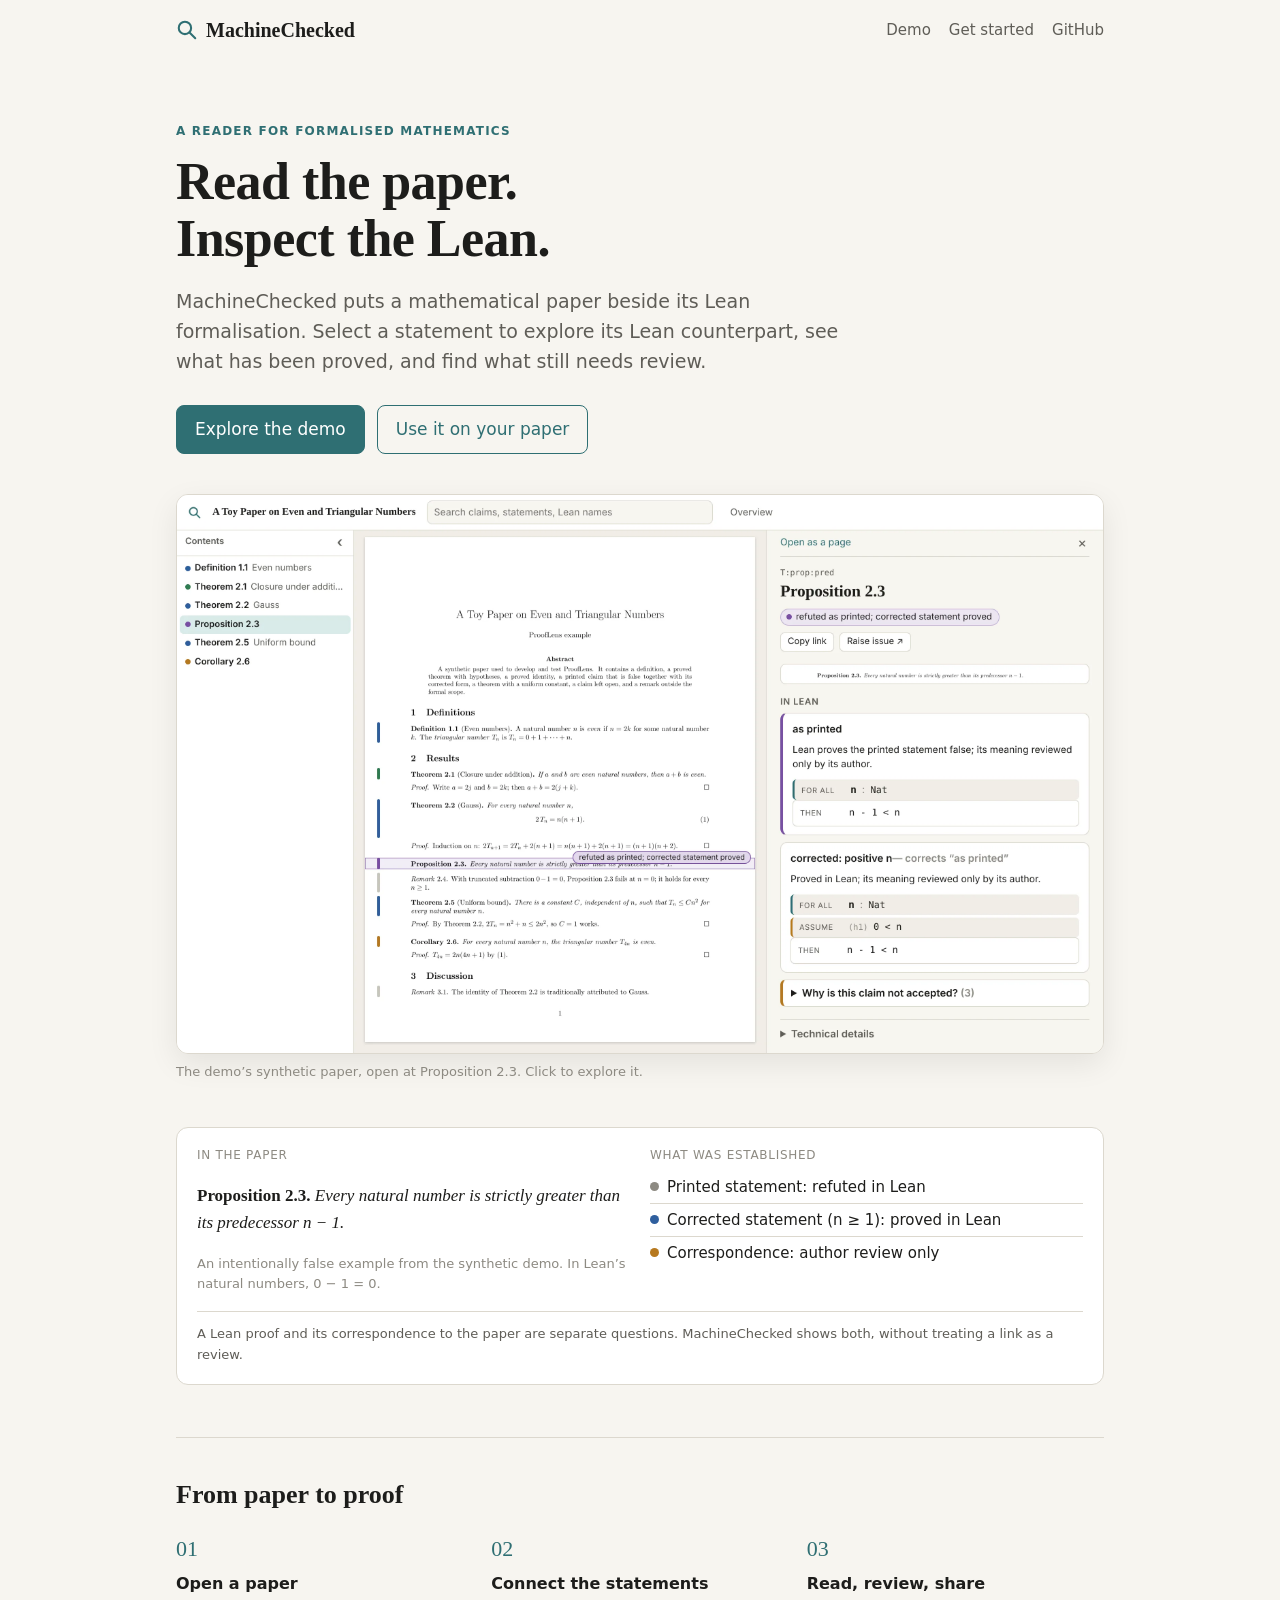
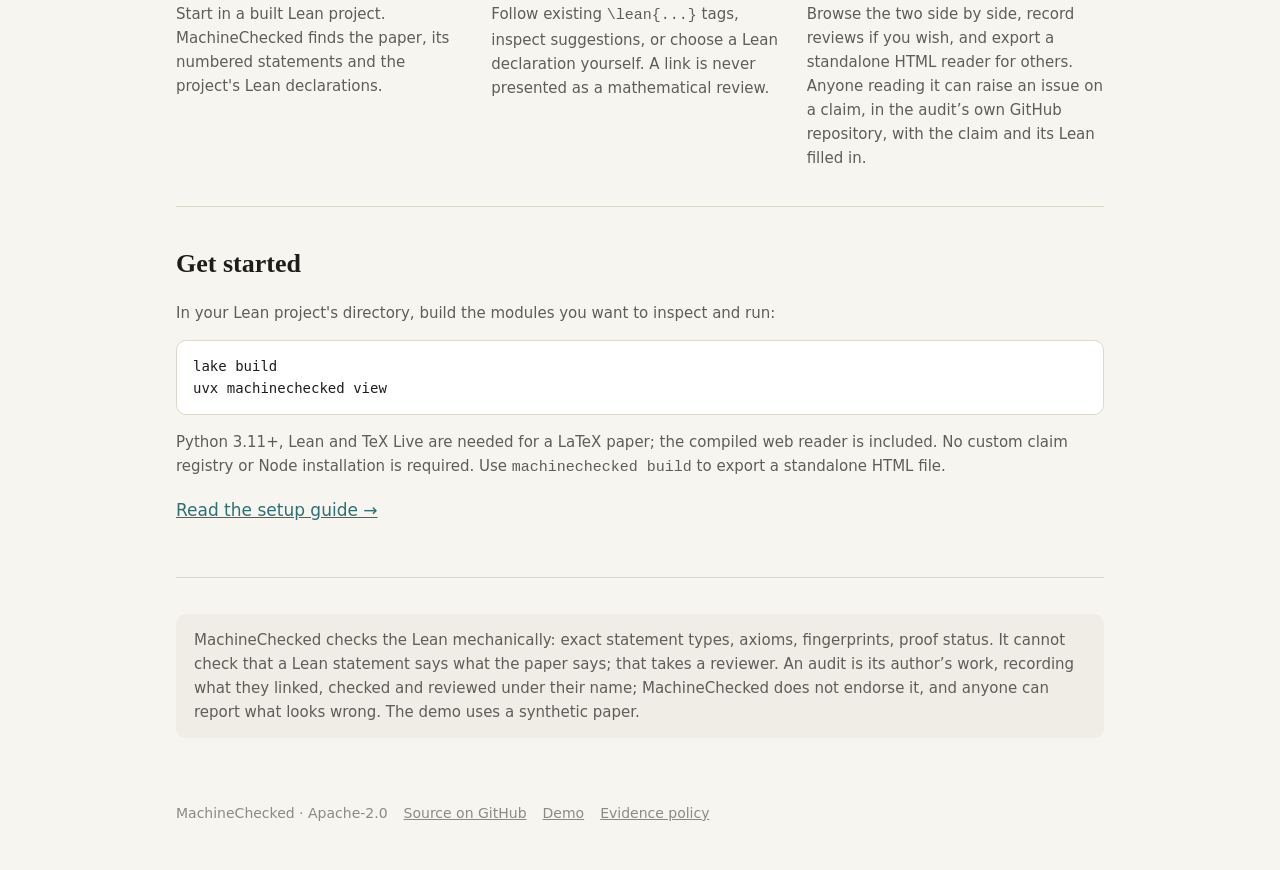
==== site/index.html @ aea51840 "Landing page: install with `uvx machinechecked view` MachineChecked is on PyPI, so the landing page'" ====
<!doctype html>
<html lang="en">
<head>
<meta charset="utf-8">
<meta name="viewport" content="width=device-width, initial-scale=1">
<title>MachineChecked — Read the paper. Inspect the Lean.</title>
<meta name="description" content="Read mathematical papers alongside Lean proofs. Explore linked declarations, checked proofs and the correspondence still awaiting review.">
<link rel="icon" href="data:image/svg+xml,%3Csvg xmlns='http://www.w3.org/2000/svg' viewBox='0 0 32 32'%3E%3Ccircle cx='13' cy='13' r='9' fill='none' stroke='%232f6f73' stroke-width='3'/%3E%3Cpath d='M20 20l8 8' stroke='%232f6f73' stroke-width='3' stroke-linecap='round'/%3E%3C/svg%3E">
<style>
  :root {
    --bg: #f7f5f0; --surface: #ffffff; --surface-2: #f0ede6; --text: #1d1d1b; --muted: #5f5d57;
    --faint: #8d8a82; --border: #dcd8ce; --accent: #2f6f73; --accent-soft: #d9ebe9;
    --proved: #2f5f9e; --open: #b7791f; --bad: #b33a3a;
    --serif: "Iowan Old Style", "Palatino Linotype", Palatino, "Book Antiqua", Georgia, serif;
    --sans: system-ui, -apple-system, "Segoe UI", Roboto, "Helvetica Neue", Arial, sans-serif;
    --mono: "JuliaMono", "DejaVu Sans Mono", Menlo, Consolas, monospace;
    color-scheme: light;
  }
  @media (prefers-color-scheme: dark) {
    :root:not([data-theme="light"]) {
      --bg: #161817; --surface: #1f2221; --surface-2: #272b2a; --text: #e8e6e1; --muted: #b0ada6;
      --faint: #85827b; --border: #3a3f3d; --accent: #6fb3b5; --accent-soft: #24393a;
      --proved: #7fa6dd; --open: #e0a84f; --bad: #e07a7a; color-scheme: dark;
    }
  }
  * { box-sizing: border-box; }
  body { margin: 0; background: var(--bg); color: var(--text); font: 17px/1.6 var(--sans); }
  a { color: var(--accent); }
  .wrap { max-width: 960px; margin: 0 auto; padding: 0 16px; }
  header.top { display: flex; align-items: center; gap: 16px; padding: 14px 0; }
  .brand { display: flex; align-items: center; gap: 8px; font-family: var(--serif); font-weight: 600; font-size: 20px; color: var(--text); text-decoration: none; }
  .brand svg { color: var(--accent); }
  nav { margin-left: auto; display: flex; gap: 18px; font-size: 15px; }
  nav a { color: var(--muted); text-decoration: none; white-space: nowrap; }
  nav a:hover { color: var(--accent); }
  .hero { padding: 62px 0 44px; }
  .eyebrow { margin: 0 0 12px; color: var(--accent); font-size: 12px; font-weight: 700; letter-spacing: .1em; text-transform: uppercase; }
  .claim-caption { grid-column: 1 / -1; margin: -4px 0 0; padding-top: 12px; border-top: 1px solid var(--border); color: var(--muted); font-size: 13px; }
  h1 { font-family: var(--serif); font-weight: 600; font-size: clamp(32px, 6vw, 52px); line-height: 1.1; margin: 0 0 18px; letter-spacing: -0.01em; }
  .lede { font-size: 19px; color: var(--muted); max-width: 700px; margin: 0 0 28px; }
  .cta { display: flex; gap: 12px; flex-wrap: wrap; }
  .btn { display: inline-block; padding: 10px 18px; border-radius: 8px; border: 1px solid var(--accent); text-decoration: none; font-weight: 500; }
  .btn.primary { background: var(--accent); color: var(--surface); }
  .btn.ghost { color: var(--accent); }
  .preview { margin: 40px 0 0; }
  .preview a { display: block; border: 1px solid var(--border); border-radius: 12px; overflow: hidden; box-shadow: 0 10px 30px rgba(0,0,0,.08); }
  .preview img { display: block; width: 100%; height: auto; }
  .preview figcaption { font-size: 13px; color: var(--faint); margin-top: 8px; }
  .claim { margin: 44px 0 8px; background: var(--surface); border: 1px solid var(--border); border-radius: 12px; padding: 18px 20px; display: grid; grid-template-columns: 1fr 1fr; gap: 20px; }
  .claim .lbl { font-size: 12px; letter-spacing: 0.06em; text-transform: uppercase; color: var(--faint); margin: 0 0 6px; }
  .claim .paper { font-family: var(--serif); }
  .claim code { font-family: var(--mono); font-size: 14px; background: var(--surface-2); padding: 1px 5px; border-radius: 4px; }
  .rows { list-style: none; margin: 0; padding: 0; font-size: 15px; }
  .rows li { display: flex; gap: 8px; align-items: baseline; padding: 4px 0; border-bottom: 1px solid var(--border); }
  .rows li:last-child { border-bottom: 0; }
  .dot { width: 9px; height: 9px; border-radius: 50%; flex: none; transform: translateY(-1px); }
  .ok { background: var(--proved); } .warn { background: var(--open); } .no { background: var(--faint); }
  .note { font-size: 13px; color: var(--faint); margin: 6px 0 0; }
  section { padding: 36px 0; border-top: 1px solid var(--border); }
  h2 { font-family: var(--serif); font-weight: 600; font-size: 26px; margin: 0 0 16px; }
  .grid { display: grid; grid-template-columns: repeat(3, 1fr); gap: 18px; }
  .grid h3 { font-size: 16px; margin: 0 0 6px; }
  .grid p { margin: 0; color: var(--muted); font-size: 15px; }
  .n { font-family: var(--serif); color: var(--accent); font-size: 22px; display: block; margin-bottom: 4px; }
  pre { background: var(--surface); border: 1px solid var(--border); border-radius: 10px; padding: 14px 16px; overflow-x: auto; font: 14px/1.6 var(--mono); margin: 0 0 12px; }
  .small { font-size: 15px; color: var(--muted); }
  .disclaimer { background: var(--surface-2); border-radius: 10px; padding: 14px 18px; font-size: 15px; color: var(--muted); }
  footer { padding: 28px 0 48px; font-size: 14px; color: var(--faint); display: flex; gap: 16px; flex-wrap: wrap; }
  footer a { color: var(--faint); }
  @media (max-width: 720px) {
    .claim, .grid { grid-template-columns: 1fr; }
    nav { gap: 12px; }
    .hero { padding: 32px 0 24px; }
  }
</style>
</head>
<body>
<div class="wrap">
  <header class="top">
    <a class="brand" href="./">
      <svg viewBox="0 0 32 32" width="22" height="22" aria-hidden="true"><circle cx="13" cy="13" r="9" fill="none" stroke="currentColor" stroke-width="3"/><path d="M20 20l8 8" stroke="currentColor" stroke-width="3" stroke-linecap="round"/></svg>
      MachineChecked
    </a>
    <nav>
      <a href="demo/">Demo</a>
      <a href="#use">Get started</a>
      <a href="https://github.com/cgarryZA/MachineChecked">GitHub</a>
    </nav>
  </header>

  <div class="hero">
    <p class="eyebrow">A reader for formalised mathematics</p>
    <h1>Read the paper.<br>Inspect the Lean.</h1>
    <p class="lede">MachineChecked puts a mathematical paper beside its Lean formalisation.
      Select a statement to explore its Lean counterpart, see what has been proved,
      and find what still needs review.</p>
    <div class="cta">
      <a class="btn primary" href="demo/">Explore the demo</a>
      <a class="btn ghost" href="#use">Use it on your paper</a>
    </div>

    <figure class="preview">
      <a href="demo/#/read/T/T%3Aprop%3Apred">
        <picture>
          <source srcset="preview-dark.webp" media="(prefers-color-scheme: dark)">
          <img src="preview-light.webp" width="1360" height="820" alt="The reader: the paper in the middle with a marker beside each claim, the contents on the left, and on the right Proposition 2.3 with its two Lean statements, the printed one refuted and the corrected one proved.">
        </picture>
      </a>
      <figcaption>The demo’s synthetic paper, open at Proposition 2.3. Click to explore it.</figcaption>
    </figure>

    <div class="claim" aria-label="An example claim">
      <div>
        <p class="lbl">In the paper</p>
        <p class="paper"><strong>Proposition 2.3.</strong> <em>Every natural number is strictly greater than its predecessor n − 1.</em></p>
        <p class="note">An intentionally false example from the synthetic demo. In Lean’s natural numbers, 0 − 1 = 0.</p>
      </div>
      <div>
        <p class="lbl">What was established</p>
        <ul class="rows">
          <li><span class="dot no"></span>Printed statement: refuted in Lean</li>
          <li><span class="dot ok"></span>Corrected statement (n ≥ 1): proved in Lean</li>
          <li><span class="dot warn"></span>Correspondence: author review only</li>
        </ul>
      </div>
      <p class="claim-caption">A Lean proof and its correspondence to the paper are separate questions. MachineChecked shows both, without treating a link as a review.</p>
    </div>
  </div>

  <section>
    <h2>From paper to proof</h2>
    <div class="grid">
      <div><span class="n">01</span><h3>Open a paper</h3><p>Start in a built Lean project. MachineChecked finds the paper, its numbered statements and the project's Lean declarations.</p></div>
      <div><span class="n">02</span><h3>Connect the statements</h3><p>Follow existing <code>\lean{...}</code> tags, inspect suggestions, or choose a Lean declaration yourself. A link is never presented as a mathematical review.</p></div>
      <div><span class="n">03</span><h3>Read, review, share</h3><p>Browse the two side by side, record reviews if you wish, and export a standalone HTML reader for others. Anyone reading it can raise an issue on a claim, in the audit’s own GitHub repository, with the claim and its Lean filled in.</p></div>
    </div>
  </section>

  <section id="use">
    <h2>Get started</h2>
    <p class="small">In your Lean project's directory, build the modules you want to inspect and run:</p>
    <pre>lake build
uvx machinechecked view</pre>
    <p class="small">Python 3.11+, Lean and TeX Live are needed for a LaTeX paper; the compiled web reader is included. No custom claim registry or Node installation is required. Use <code>machinechecked build</code> to export a standalone HTML file.</p>
    <p><a href="https://github.com/cgarryZA/MachineChecked/blob/main/docs/GETTING_STARTED.md">Read the setup guide →</a></p>
  </section>

  <section>
    <div class="disclaimer">MachineChecked checks the Lean mechanically: exact statement types, axioms, fingerprints, proof status. It cannot check that a Lean statement says what the paper says; that takes a reviewer. An audit is its author’s work, recording what they linked, checked and reviewed under their name; MachineChecked does not endorse it, and anyone can report what looks wrong. The demo uses a synthetic paper.</div>
  </section>

  <footer>
    <span>MachineChecked · Apache-2.0</span>
    <a href="https://github.com/cgarryZA/MachineChecked">Source on GitHub</a>
    <a href="demo/">Demo</a>
    <a href="https://github.com/cgarryZA/MachineChecked/blob/main/docs/EVIDENCE_POLICY.md">Evidence policy</a>
  </footer>
</div>
</body>
</html>
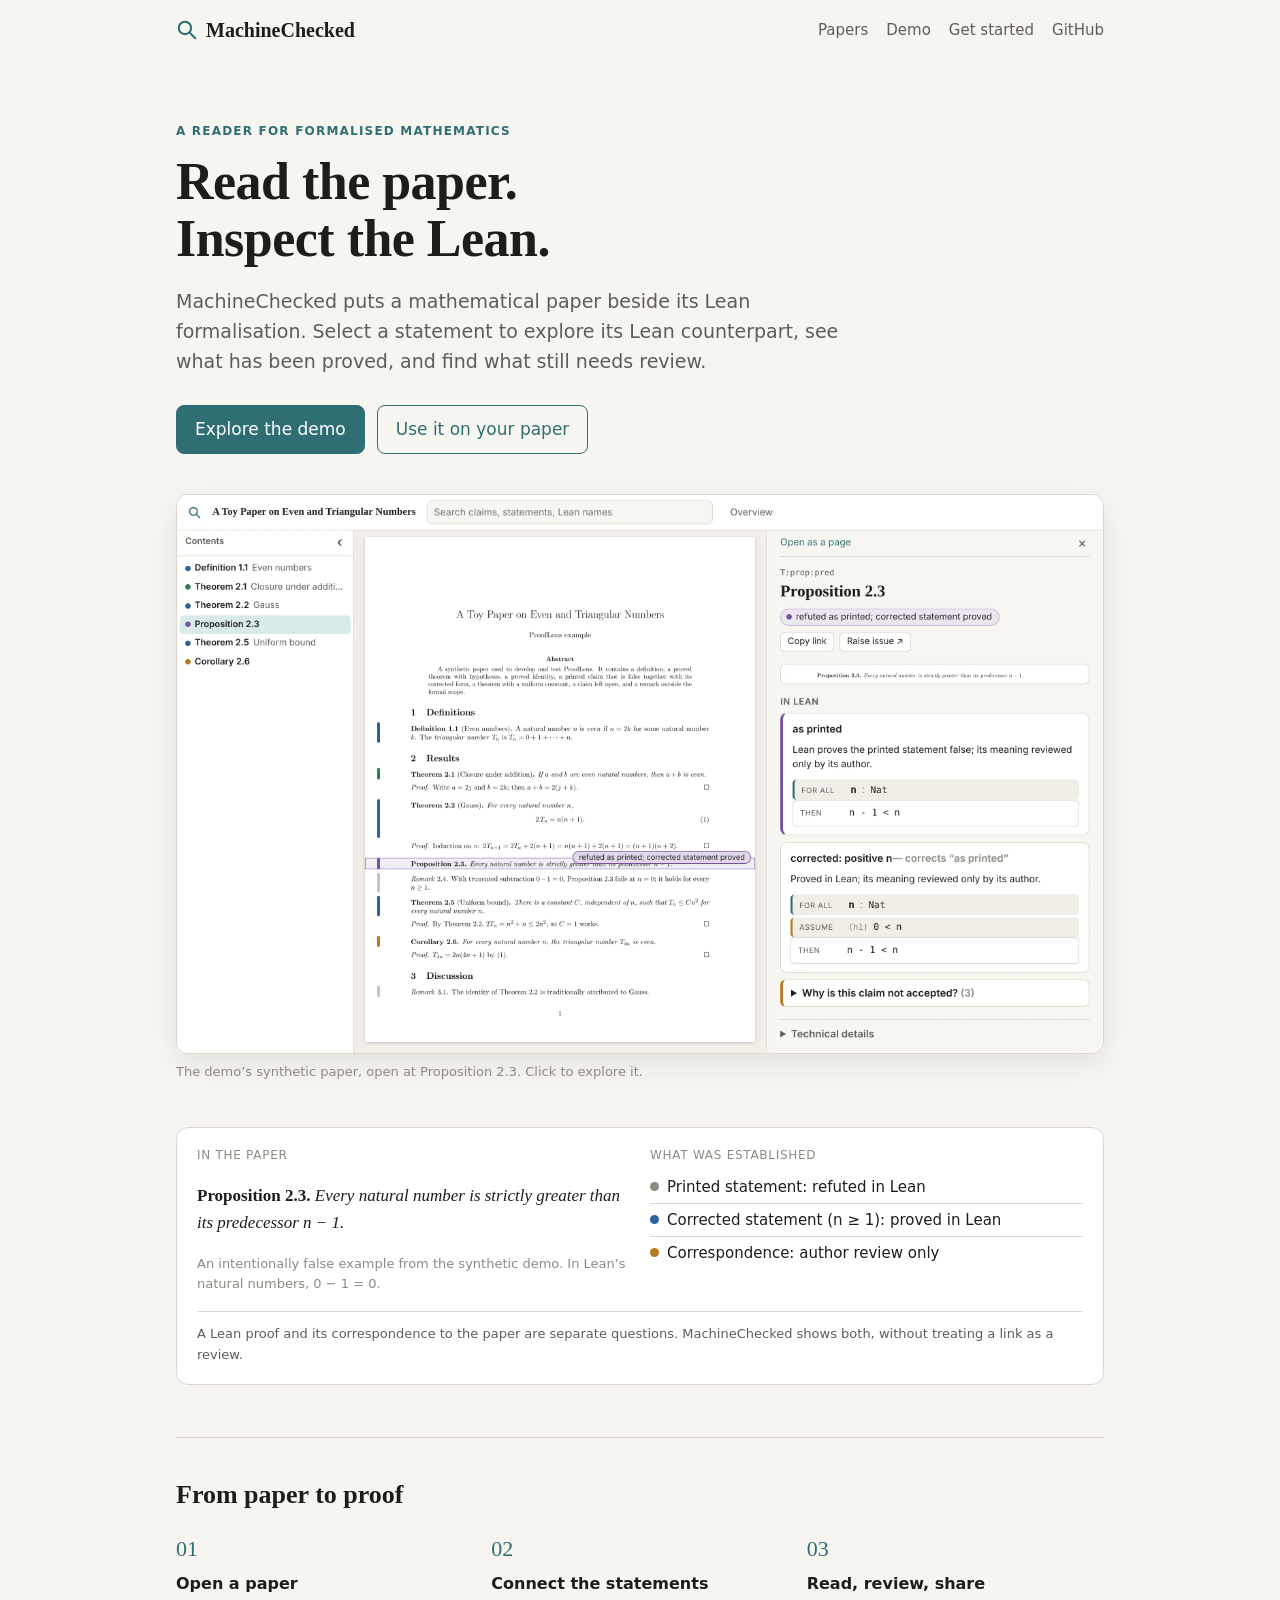
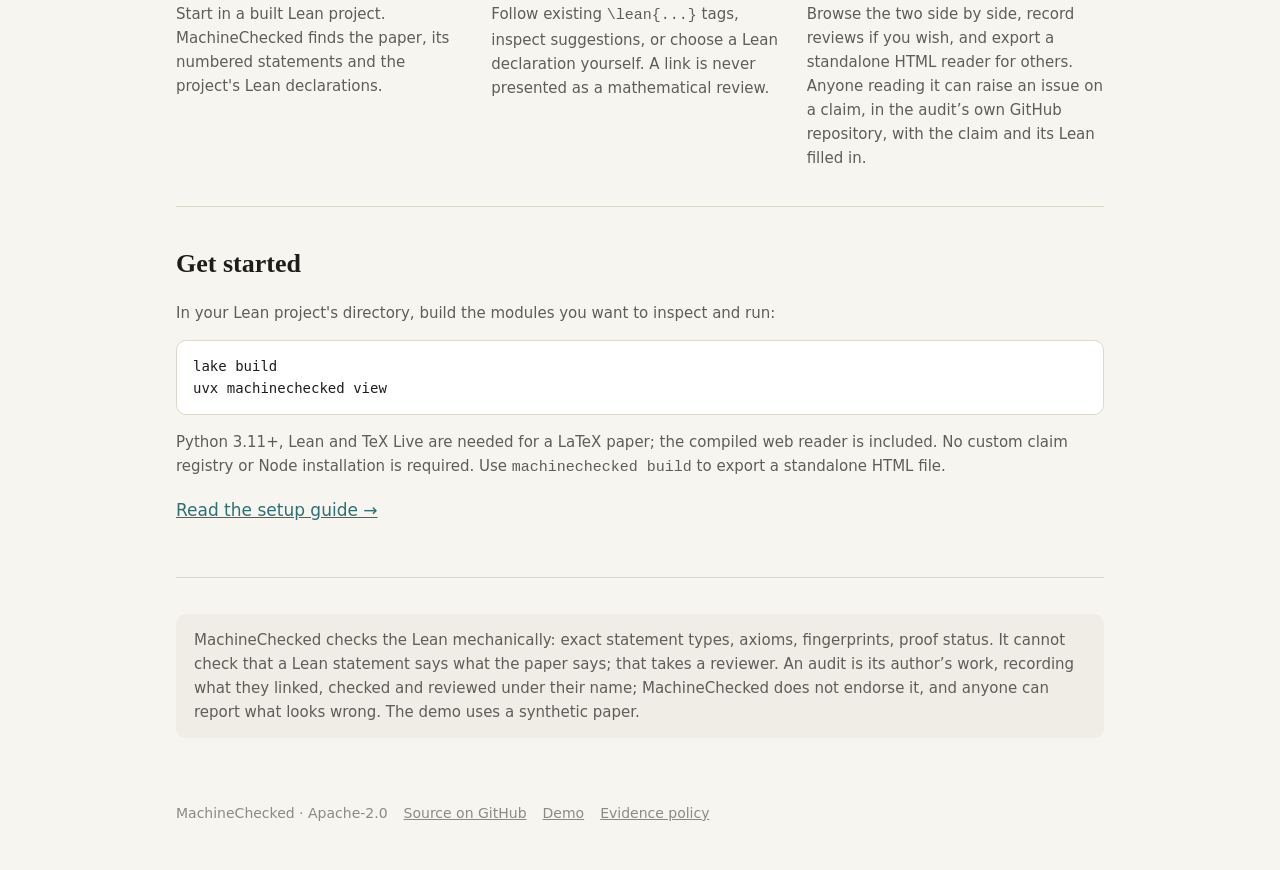
==== commit 88a0c492: "Paper pages: a registry of papers and a plain HTML page for each - registry/papers/*.json, one file " ====
--- a/site/index.html
+++ b/site/index.html
@@ -82,6 +82,7 @@
       MachineChecked
     </a>
     <nav>
+      <a href="papers/">Papers</a>
       <a href="demo/">Demo</a>
       <a href="#use">Get started</a>
       <a href="https://github.com/cgarryZA/MachineChecked">GitHub</a>
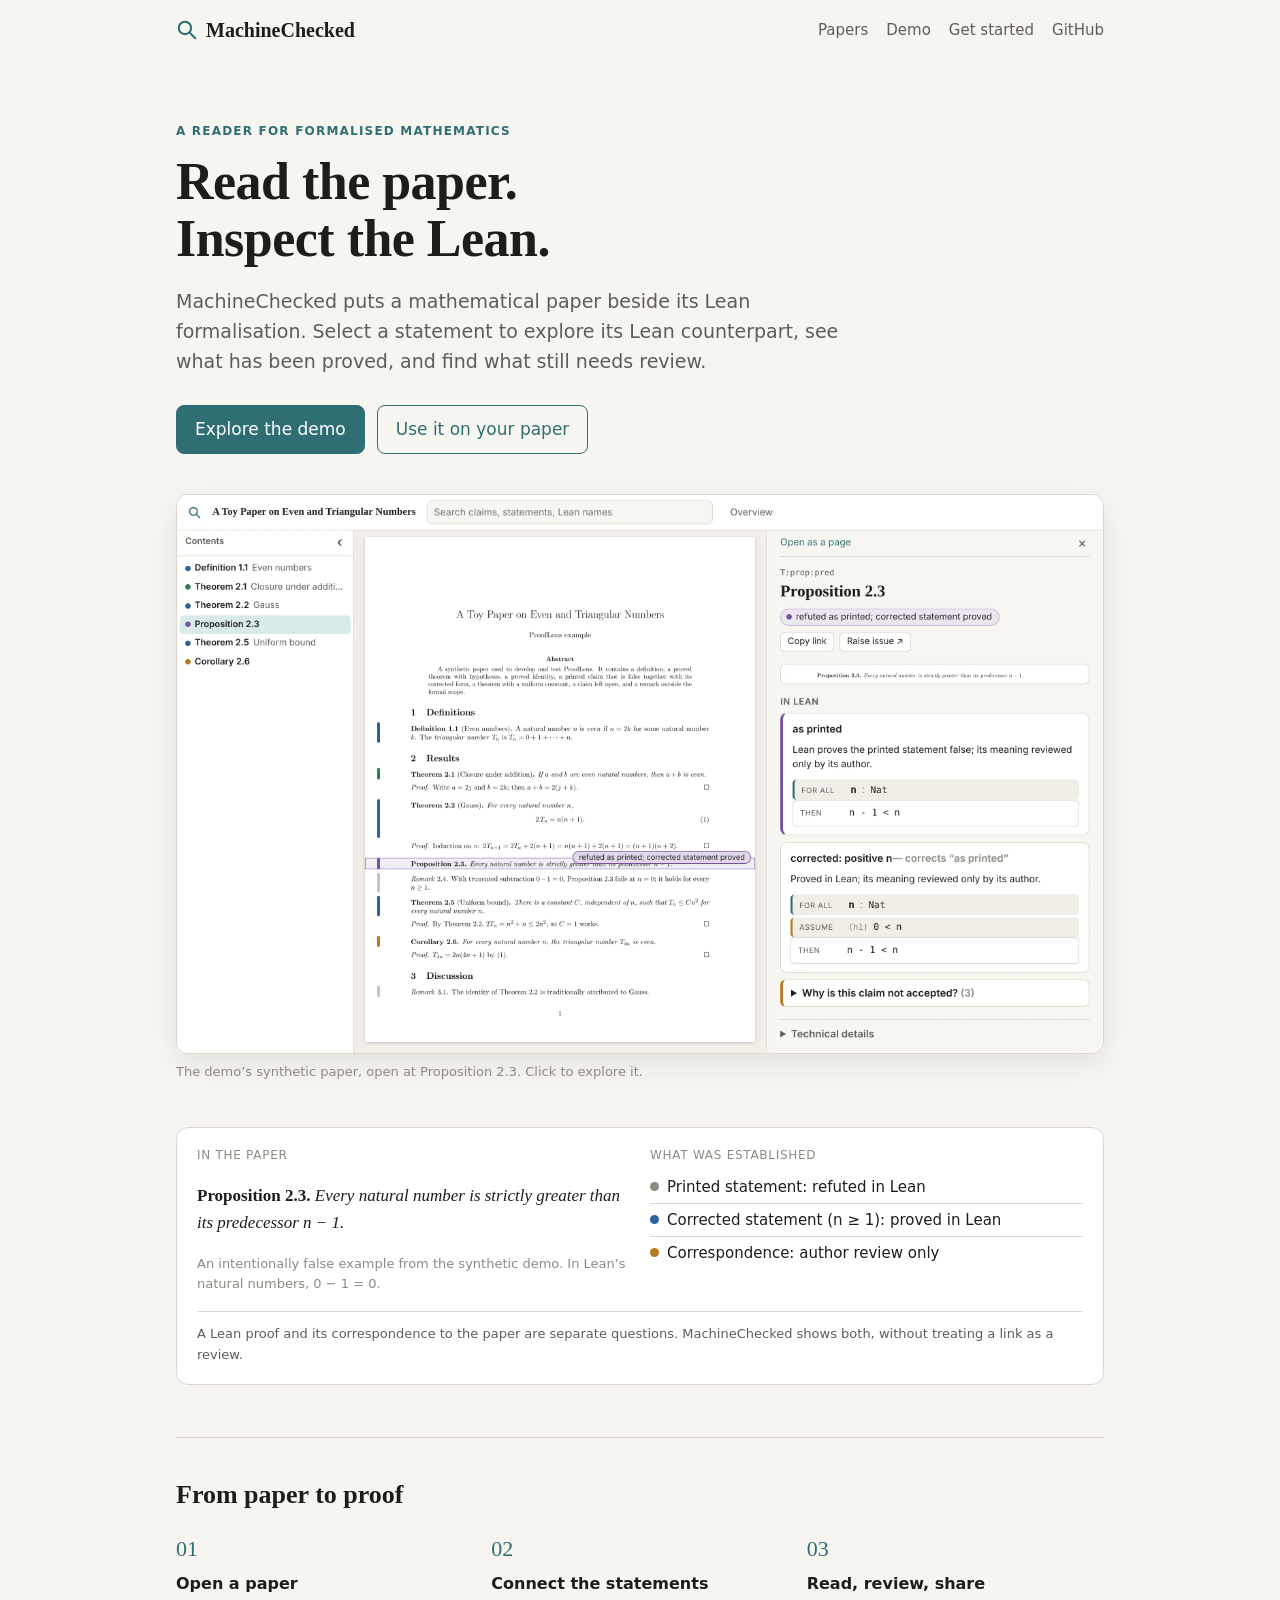
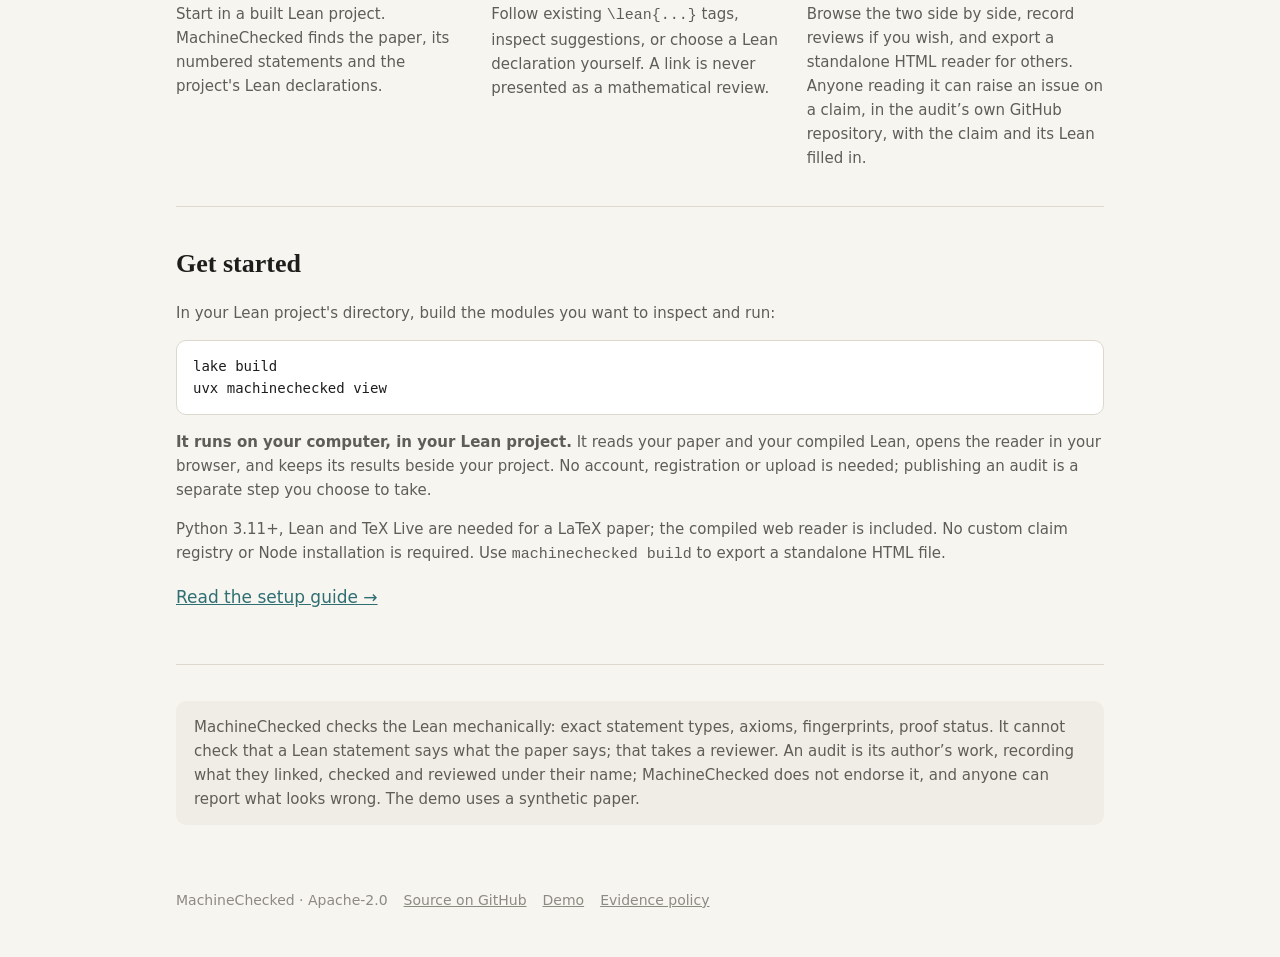
==== commit d765dec7: "README badges per paper; the landing page says it runs locally; the resizable reader - Each paper pa" ====
--- a/site/index.html
+++ b/site/index.html
@@ -142,6 +142,7 @@
     <p class="small">In your Lean project's directory, build the modules you want to inspect and run:</p>
     <pre>lake build
 uvx machinechecked view</pre>
+    <p class="small"><strong>It runs on your computer, in your Lean project.</strong> It reads your paper and your compiled Lean, opens the reader in your browser, and keeps its results beside your project. No account, registration or upload is needed; publishing an audit is a separate step you choose to take.</p>
     <p class="small">Python 3.11+, Lean and TeX Live are needed for a LaTeX paper; the compiled web reader is included. No custom claim registry or Node installation is required. Use <code>machinechecked build</code> to export a standalone HTML file.</p>
     <p><a href="https://github.com/cgarryZA/MachineChecked/blob/main/docs/GETTING_STARTED.md">Read the setup guide →</a></p>
   </section>
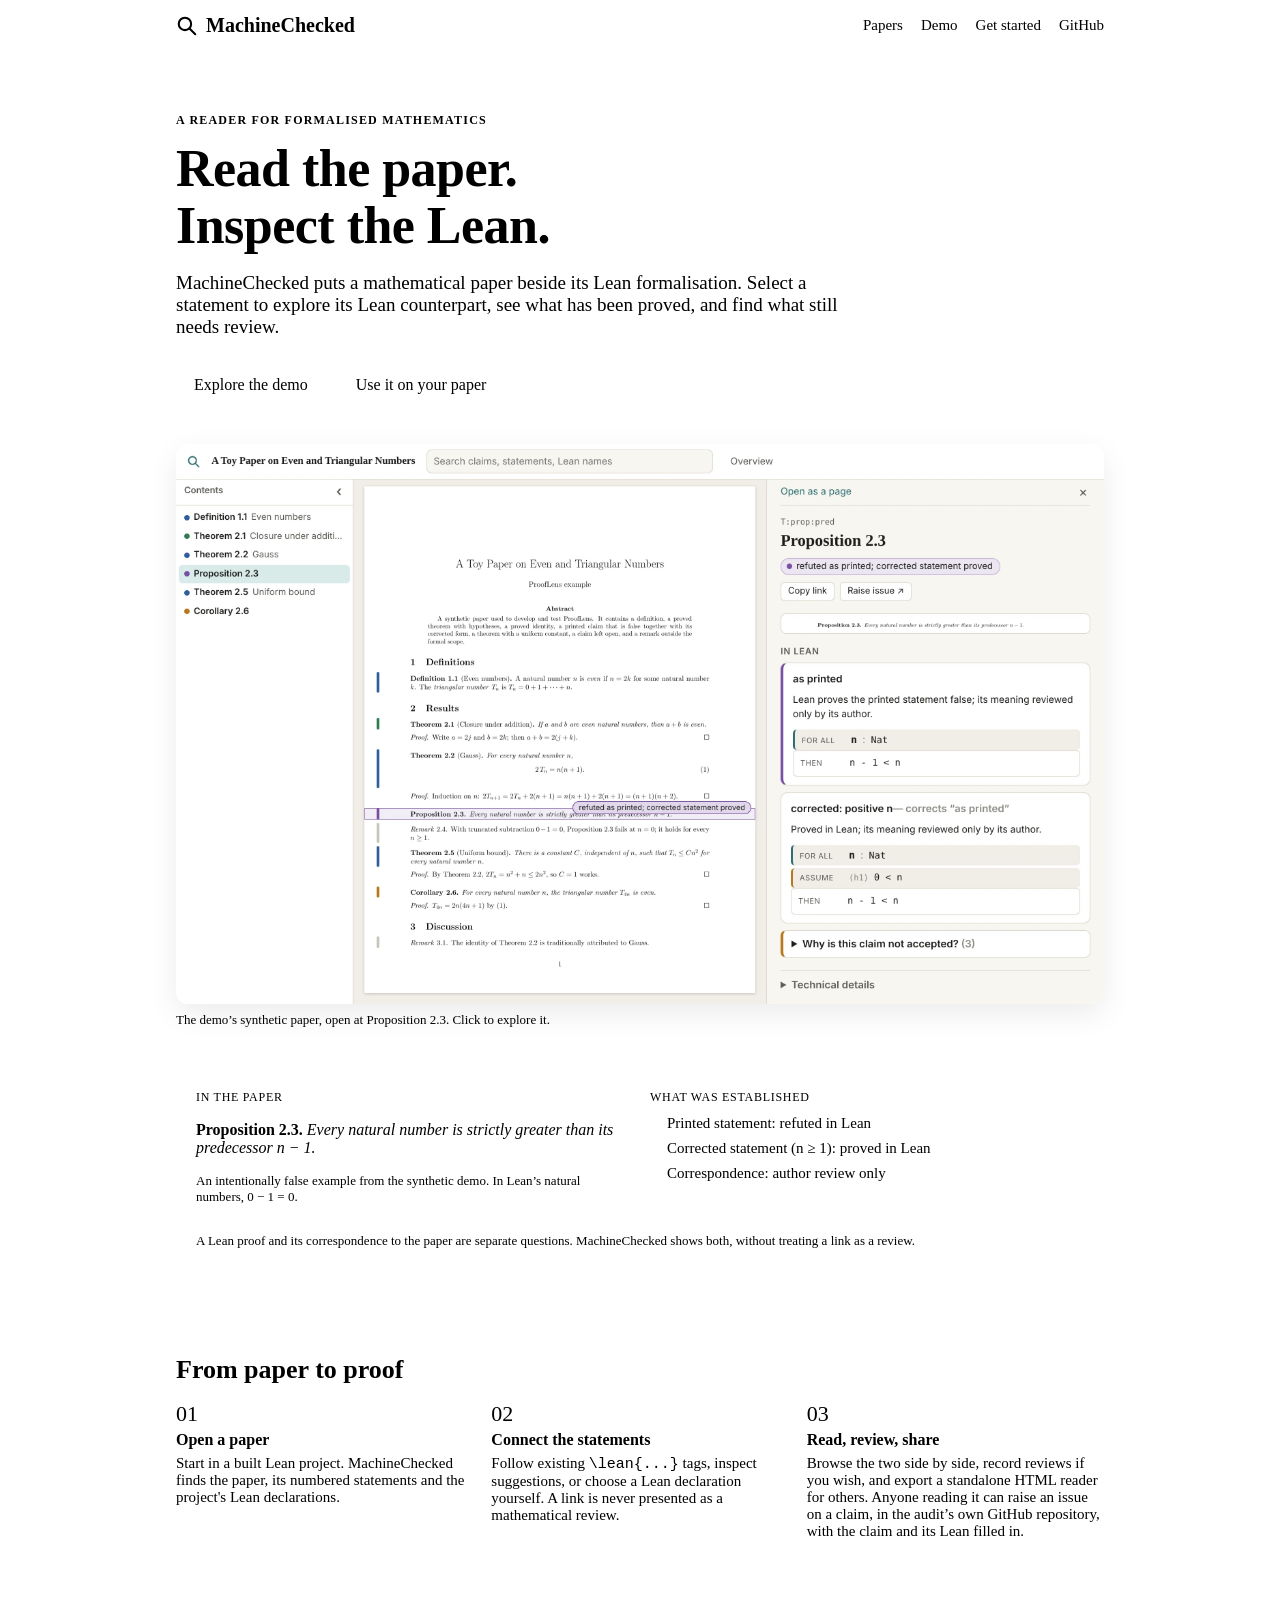
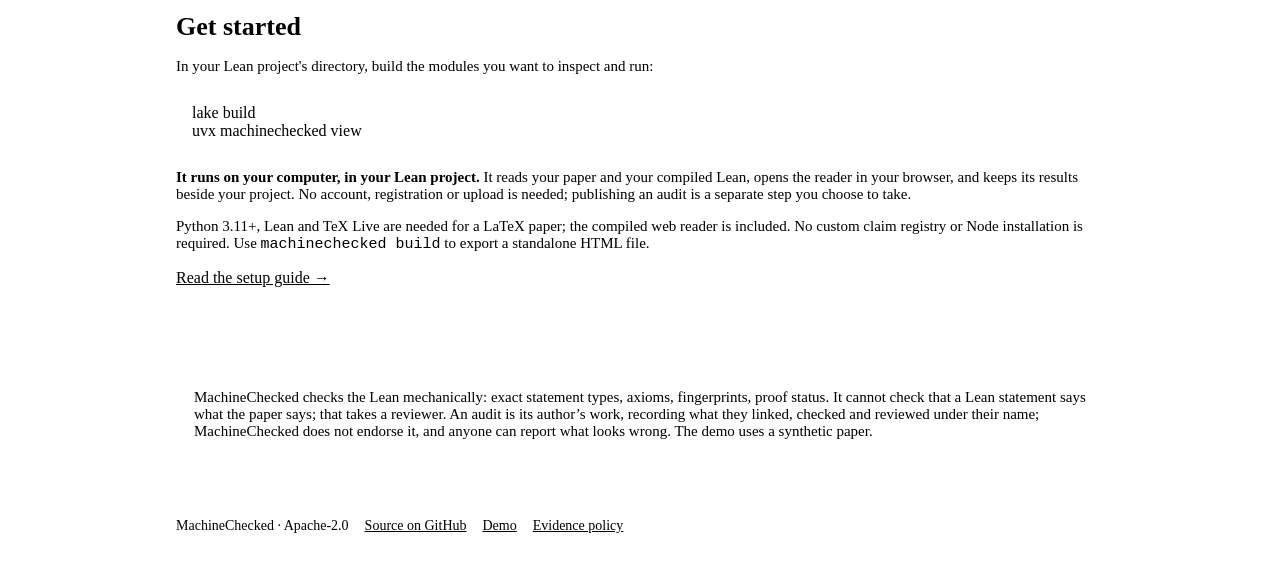
==== commit 1729eb4b: "One stylesheet for colours and type: the reader's theme.css Fixes #1. The landing page and the paper" ====
--- a/site/index.html
+++ b/site/index.html
@@ -6,23 +6,8 @@
 <title>MachineChecked — Read the paper. Inspect the Lean.</title>
 <meta name="description" content="Read mathematical papers alongside Lean proofs. Explore linked declarations, checked proofs and the correspondence still awaiting review.">
 <link rel="icon" href="data:image/svg+xml,%3Csvg xmlns='http://www.w3.org/2000/svg' viewBox='0 0 32 32'%3E%3Ccircle cx='13' cy='13' r='9' fill='none' stroke='%232f6f73' stroke-width='3'/%3E%3Cpath d='M20 20l8 8' stroke='%232f6f73' stroke-width='3' stroke-linecap='round'/%3E%3C/svg%3E">
+<link rel="stylesheet" href="/read/theme.css">
 <style>
-  :root {
-    --bg: #f7f5f0; --surface: #ffffff; --surface-2: #f0ede6; --text: #1d1d1b; --muted: #5f5d57;
-    --faint: #8d8a82; --border: #dcd8ce; --accent: #2f6f73; --accent-soft: #d9ebe9;
-    --proved: #2f5f9e; --open: #b7791f; --bad: #b33a3a;
-    --serif: "Iowan Old Style", "Palatino Linotype", Palatino, "Book Antiqua", Georgia, serif;
-    --sans: system-ui, -apple-system, "Segoe UI", Roboto, "Helvetica Neue", Arial, sans-serif;
-    --mono: "JuliaMono", "DejaVu Sans Mono", Menlo, Consolas, monospace;
-    color-scheme: light;
-  }
-  @media (prefers-color-scheme: dark) {
-    :root:not([data-theme="light"]) {
-      --bg: #161817; --surface: #1f2221; --surface-2: #272b2a; --text: #e8e6e1; --muted: #b0ada6;
-      --faint: #85827b; --border: #3a3f3d; --accent: #6fb3b5; --accent-soft: #24393a;
-      --proved: #7fa6dd; --open: #e0a84f; --bad: #e07a7a; color-scheme: dark;
-    }
-  }
   * { box-sizing: border-box; }
   body { margin: 0; background: var(--bg); color: var(--text); font: 17px/1.6 var(--sans); }
   a { color: var(--accent); }
@@ -54,7 +39,7 @@
   .rows li { display: flex; gap: 8px; align-items: baseline; padding: 4px 0; border-bottom: 1px solid var(--border); }
   .rows li:last-child { border-bottom: 0; }
   .dot { width: 9px; height: 9px; border-radius: 50%; flex: none; transform: translateY(-1px); }
-  .ok { background: var(--proved); } .warn { background: var(--open); } .no { background: var(--faint); }
+  .ok { background: var(--st-proved); } .warn { background: var(--st-open); } .no { background: var(--faint); }
   .note { font-size: 13px; color: var(--faint); margin: 6px 0 0; }
   section { padding: 36px 0; border-top: 1px solid var(--border); }
   h2 { font-family: var(--serif); font-weight: 600; font-size: 26px; margin: 0 0 16px; }
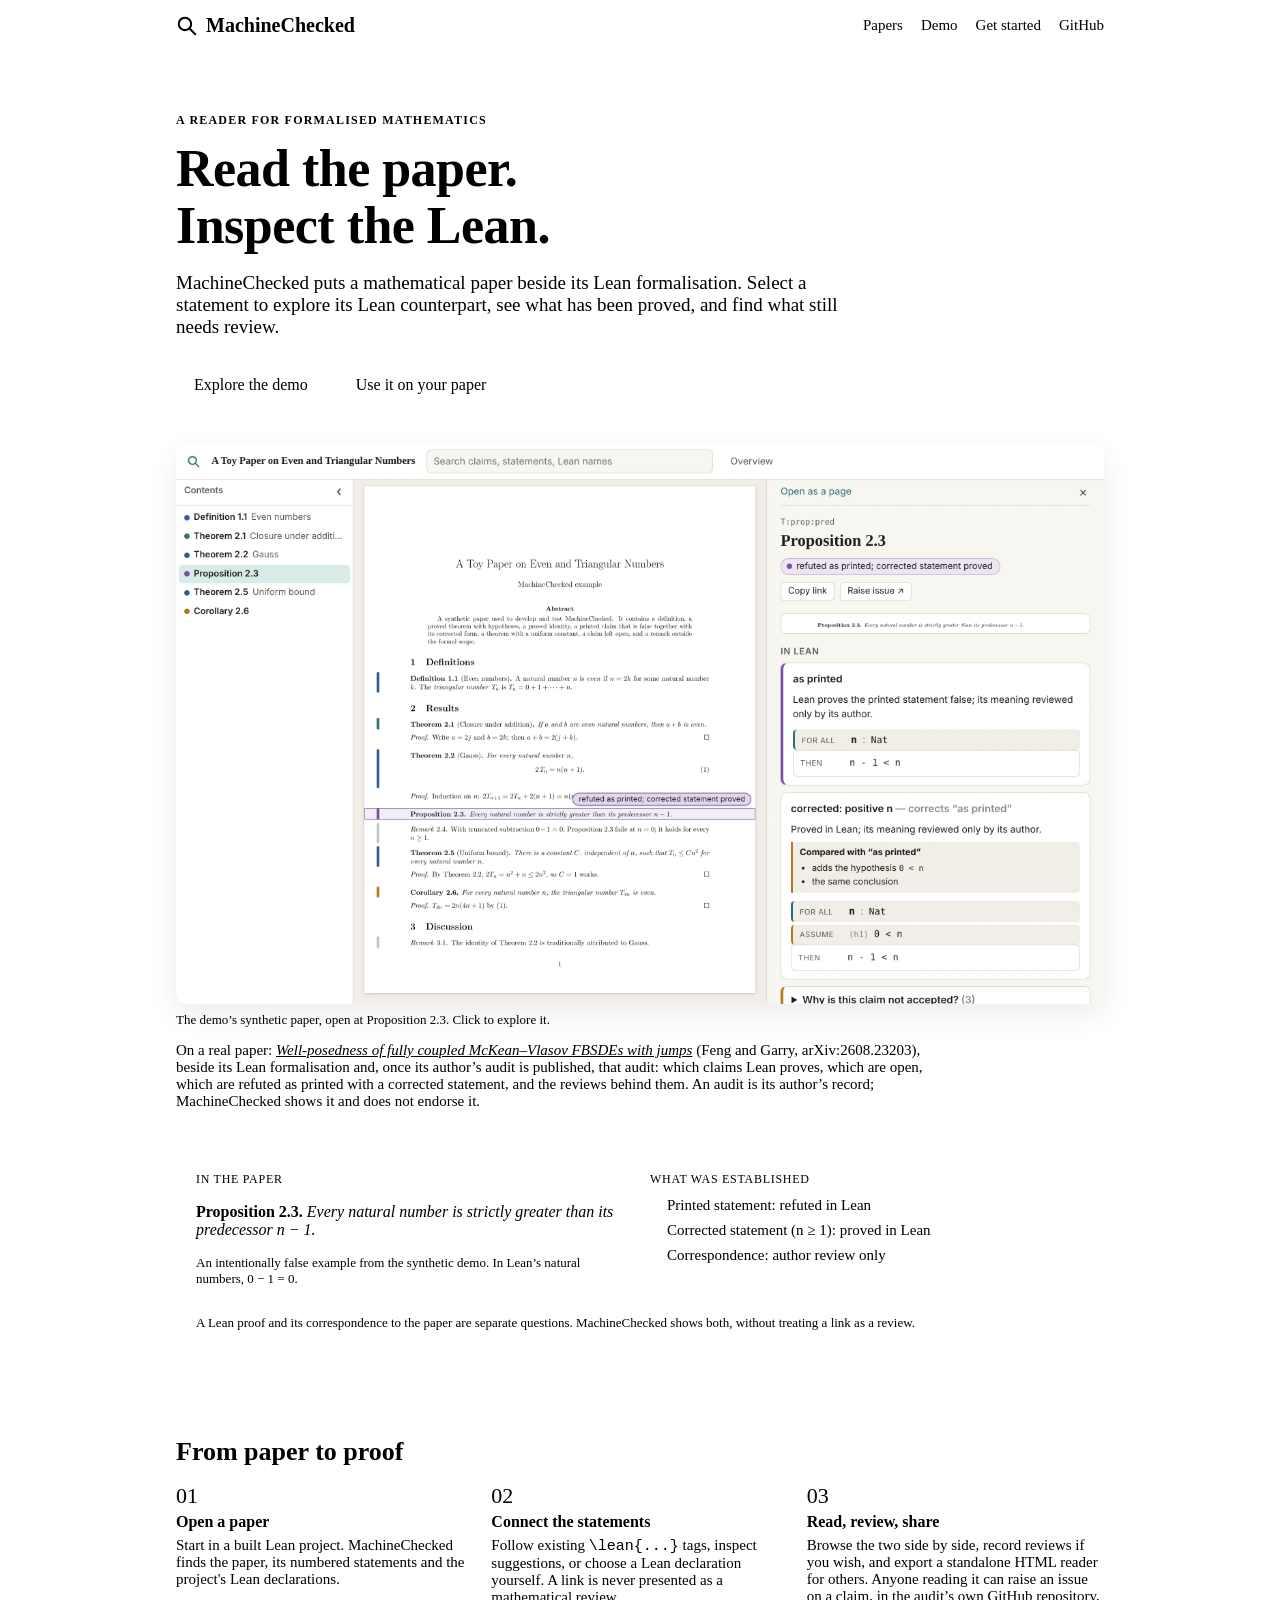
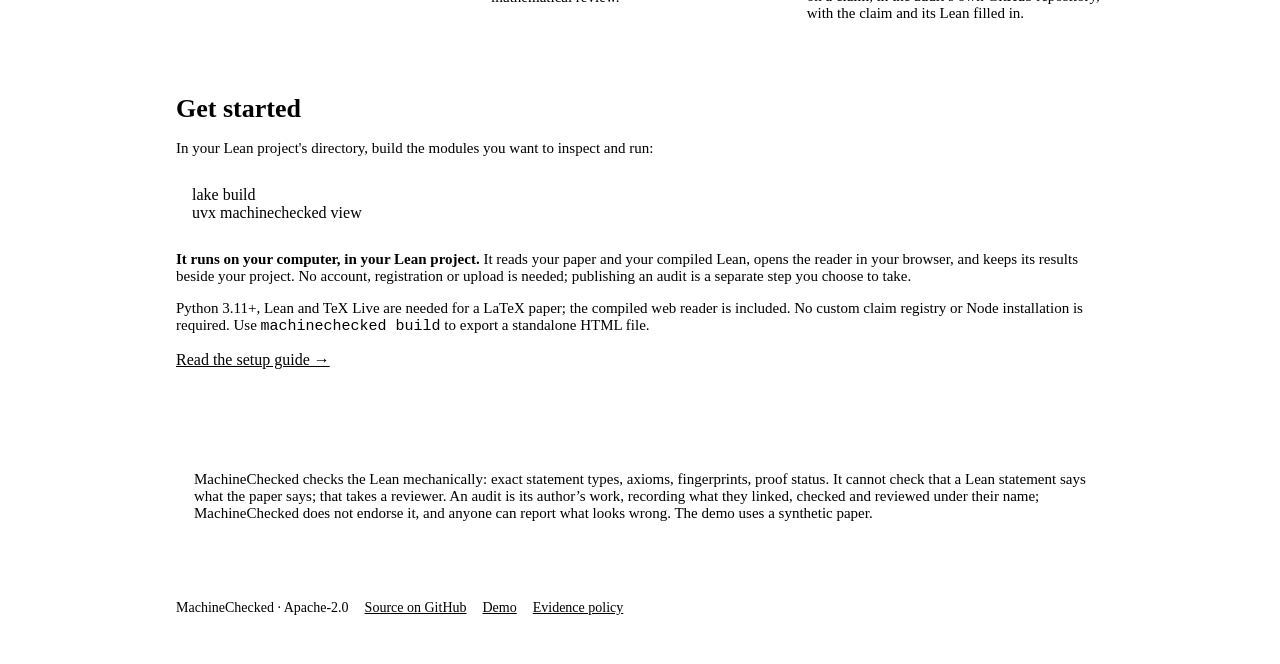
==== commit 50c7a7a9: "List arXiv 2608.23203 and its Lean formalisation; link it from the landing page For #4. The registry" ====
--- a/site/index.html
+++ b/site/index.html
@@ -30,6 +30,7 @@
   .preview { margin: 40px 0 0; }
   .preview a { display: block; border: 1px solid var(--border); border-radius: 12px; overflow: hidden; box-shadow: 0 10px 30px rgba(0,0,0,.08); }
   .preview img { display: block; width: 100%; height: auto; }
+  .real { color: var(--muted); font-size: 15px; max-width: 760px; margin: 14px 0 0; }
   .preview figcaption { font-size: 13px; color: var(--faint); margin-top: 8px; }
   .claim { margin: 44px 0 8px; background: var(--surface); border: 1px solid var(--border); border-radius: 12px; padding: 18px 20px; display: grid; grid-template-columns: 1fr 1fr; gap: 20px; }
   .claim .lbl { font-size: 12px; letter-spacing: 0.06em; text-transform: uppercase; color: var(--faint); margin: 0 0 6px; }
@@ -94,6 +95,7 @@
       </a>
       <figcaption>The demo’s synthetic paper, open at Proposition 2.3. Click to explore it.</figcaption>
     </figure>
+    <p class="real">On a real paper: <a href="papers/2608.23203/"><em>Well-posedness of fully coupled McKean–Vlasov FBSDEs with jumps</em></a> (Feng and Garry, arXiv:2608.23203), beside its Lean formalisation and, once its author’s audit is published, that audit: which claims Lean proves, which are open, which are refuted as printed with a corrected statement, and the reviews behind them. An audit is its author’s record; MachineChecked shows it and does not endorse it.</p>
 
     <div class="claim" aria-label="An example claim">
       <div>
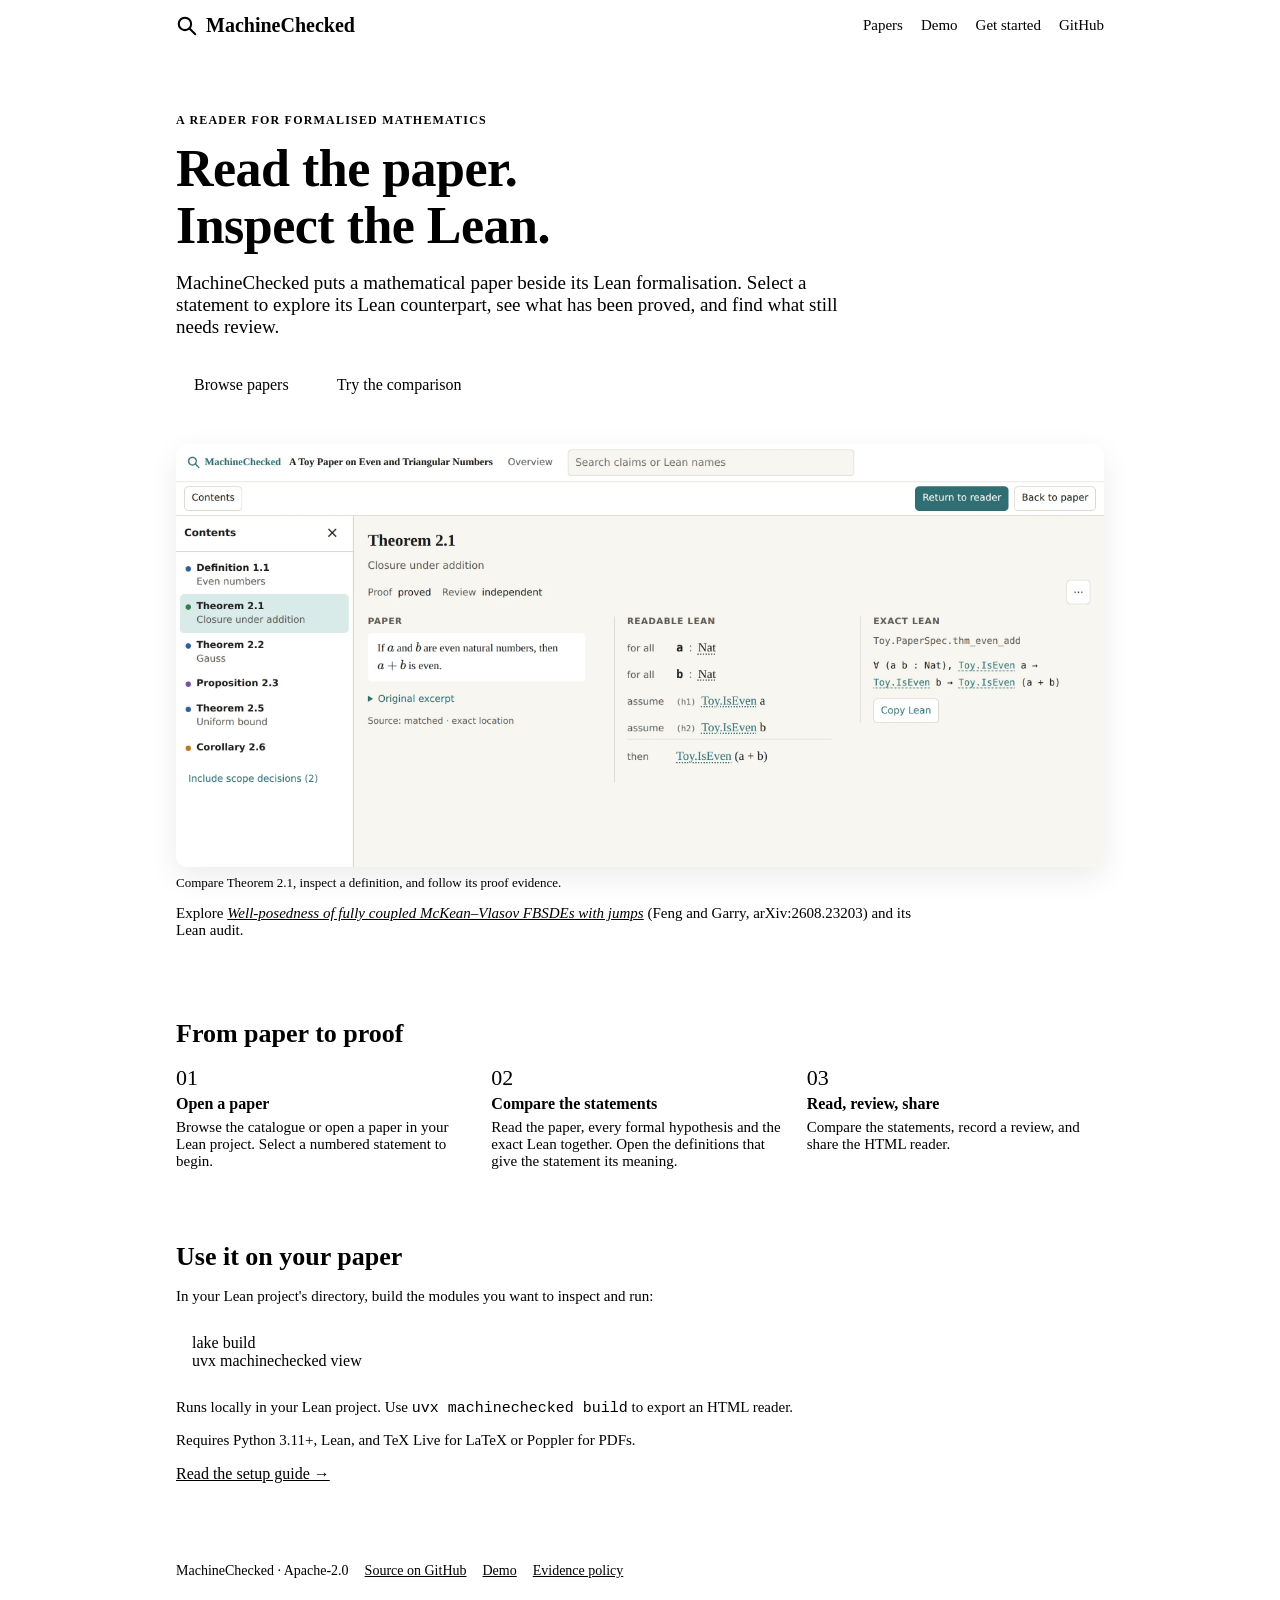
==== commit 558f5e36: "Apply the UX audit to discovery and the homepage Normalise local arXiv searches, separate external d" ====
--- a/site/index.html
+++ b/site/index.html
@@ -6,42 +6,38 @@
 <title>MachineChecked — Read the paper. Inspect the Lean.</title>
 <meta name="description" content="Read mathematical papers alongside Lean proofs. Explore linked declarations, checked proofs and the correspondence still awaiting review.">
 <link rel="icon" href="data:image/svg+xml,%3Csvg xmlns='http://www.w3.org/2000/svg' viewBox='0 0 32 32'%3E%3Ccircle cx='13' cy='13' r='9' fill='none' stroke='%232f6f73' stroke-width='3'/%3E%3Cpath d='M20 20l8 8' stroke='%232f6f73' stroke-width='3' stroke-linecap='round'/%3E%3C/svg%3E">
+<link rel="canonical" href="https://machinechecked.org/">
+<meta property="og:type" content="website">
+<meta property="og:title" content="MachineChecked — Read the paper. Inspect the Lean.">
+<meta property="og:description" content="Compare the paper, complete readable Lean and exact Lean. Explore proof evidence and recorded reviews.">
+<meta property="og:url" content="https://machinechecked.org/">
+<meta property="og:image" content="https://machinechecked.org/preview-light.webp">
+<meta name="twitter:card" content="summary_large_image">
 <link rel="stylesheet" href="/read/theme.css">
 <style>
   * { box-sizing: border-box; }
   body { margin: 0; background: var(--bg); color: var(--text); font: 17px/1.6 var(--sans); }
   a { color: var(--accent); }
   .wrap { max-width: 960px; margin: 0 auto; padding: 0 16px; }
-  header.top { display: flex; align-items: center; gap: 16px; padding: 14px 0; }
+  header.top { display: flex; align-items: center; gap: 12px; padding: 14px 0; flex-wrap: wrap; }
   .brand { display: flex; align-items: center; gap: 8px; font-family: var(--serif); font-weight: 600; font-size: 20px; color: var(--text); text-decoration: none; }
   .brand svg { color: var(--accent); }
-  nav { margin-left: auto; display: flex; gap: 18px; font-size: 15px; }
+  nav { margin-left: auto; display: flex; flex-wrap: wrap; gap: 12px 18px; font-size: 15px; }
   nav a { color: var(--muted); text-decoration: none; white-space: nowrap; }
   nav a:hover { color: var(--accent); }
   .hero { padding: 62px 0 44px; }
   .eyebrow { margin: 0 0 12px; color: var(--accent); font-size: 12px; font-weight: 700; letter-spacing: .1em; text-transform: uppercase; }
-  .claim-caption { grid-column: 1 / -1; margin: -4px 0 0; padding-top: 12px; border-top: 1px solid var(--border); color: var(--muted); font-size: 13px; }
   h1 { font-family: var(--serif); font-weight: 600; font-size: clamp(32px, 6vw, 52px); line-height: 1.1; margin: 0 0 18px; letter-spacing: -0.01em; }
   .lede { font-size: 19px; color: var(--muted); max-width: 700px; margin: 0 0 28px; }
   .cta { display: flex; gap: 12px; flex-wrap: wrap; }
   .btn { display: inline-block; padding: 10px 18px; border-radius: 8px; border: 1px solid var(--accent); text-decoration: none; font-weight: 500; }
-  .btn.primary { background: var(--accent); color: var(--surface); }
+  .btn.primary { background: var(--accent); color: var(--on-accent); }
   .btn.ghost { color: var(--accent); }
   .preview { margin: 40px 0 0; }
   .preview a { display: block; border: 1px solid var(--border); border-radius: 12px; overflow: hidden; box-shadow: 0 10px 30px rgba(0,0,0,.08); }
   .preview img { display: block; width: 100%; height: auto; }
   .real { color: var(--muted); font-size: 15px; max-width: 760px; margin: 14px 0 0; }
   .preview figcaption { font-size: 13px; color: var(--faint); margin-top: 8px; }
-  .claim { margin: 44px 0 8px; background: var(--surface); border: 1px solid var(--border); border-radius: 12px; padding: 18px 20px; display: grid; grid-template-columns: 1fr 1fr; gap: 20px; }
-  .claim .lbl { font-size: 12px; letter-spacing: 0.06em; text-transform: uppercase; color: var(--faint); margin: 0 0 6px; }
-  .claim .paper { font-family: var(--serif); }
-  .claim code { font-family: var(--mono); font-size: 14px; background: var(--surface-2); padding: 1px 5px; border-radius: 4px; }
-  .rows { list-style: none; margin: 0; padding: 0; font-size: 15px; }
-  .rows li { display: flex; gap: 8px; align-items: baseline; padding: 4px 0; border-bottom: 1px solid var(--border); }
-  .rows li:last-child { border-bottom: 0; }
-  .dot { width: 9px; height: 9px; border-radius: 50%; flex: none; transform: translateY(-1px); }
-  .ok { background: var(--st-proved); } .warn { background: var(--st-open); } .no { background: var(--faint); }
-  .note { font-size: 13px; color: var(--faint); margin: 6px 0 0; }
   section { padding: 36px 0; border-top: 1px solid var(--border); }
   h2 { font-family: var(--serif); font-weight: 600; font-size: 26px; margin: 0 0 16px; }
   .grid { display: grid; grid-template-columns: repeat(3, 1fr); gap: 18px; }
@@ -50,11 +46,11 @@
   .n { font-family: var(--serif); color: var(--accent); font-size: 22px; display: block; margin-bottom: 4px; }
   pre { background: var(--surface); border: 1px solid var(--border); border-radius: 10px; padding: 14px 16px; overflow-x: auto; font: 14px/1.6 var(--mono); margin: 0 0 12px; }
   .small { font-size: 15px; color: var(--muted); }
-  .disclaimer { background: var(--surface-2); border-radius: 10px; padding: 14px 18px; font-size: 15px; color: var(--muted); }
   footer { padding: 28px 0 48px; font-size: 14px; color: var(--faint); display: flex; gap: 16px; flex-wrap: wrap; }
   footer a { color: var(--faint); }
+  :focus-visible { outline: 2px solid var(--focus); outline-offset: 3px; }
   @media (max-width: 720px) {
-    .claim, .grid { grid-template-columns: 1fr; }
+    .grid { grid-template-columns: 1fr; }
     nav { gap: 12px; }
     .hero { padding: 32px 0 24px; }
   }
@@ -82,60 +78,42 @@
       Select a statement to explore its Lean counterpart, see what has been proved,
       and find what still needs review.</p>
     <div class="cta">
-      <a class="btn primary" href="demo/">Explore the demo</a>
-      <a class="btn ghost" href="#use">Use it on your paper</a>
+      <a class="btn primary" href="papers/">Browse papers</a>
+      <a class="btn ghost" href="demo/#/read/T/T%3Athm%3Aeven-add?compare=1">Try the comparison</a>
     </div>
 
     <figure class="preview">
-      <a href="demo/#/read/T/T%3Aprop%3Apred">
+      <a href="demo/#/read/T/T%3Athm%3Aeven-add?compare=1">
         <picture>
+          <source srcset="preview-mobile-dark.webp" width="366" height="614" media="(max-width: 700px) and (prefers-color-scheme: dark)">
+          <source srcset="preview-mobile-light.webp" width="366" height="614" media="(max-width: 700px)">
           <source srcset="preview-dark.webp" media="(prefers-color-scheme: dark)">
-          <img src="preview-light.webp" width="1360" height="820" alt="The reader: the paper in the middle with a marker beside each claim, the contents on the left, and on the right Proposition 2.3 with its two Lean statements, the printed one refuted and the corrected one proved.">
+          <img src="preview-light.webp" width="1360" height="620" alt="Theorem 2.1: the paper, complete readable Lean statement and exact Lean shown together.">
         </picture>
       </a>
-      <figcaption>The demo’s synthetic paper, open at Proposition 2.3. Click to explore it.</figcaption>
+      <figcaption>Compare Theorem 2.1, inspect a definition, and follow its proof evidence.</figcaption>
     </figure>
-    <p class="real">On a real paper: <a href="papers/2608.23203/"><em>Well-posedness of fully coupled McKean–Vlasov FBSDEs with jumps</em></a> (Feng and Garry, arXiv:2608.23203), beside its Lean formalisation and, once its author’s audit is published, that audit: which claims Lean proves, which are open, which are refuted as printed with a corrected statement, and the reviews behind them. An audit is its author’s record; MachineChecked shows it and does not endorse it.</p>
+    <p class="real">Explore <a href="papers/2608.23203/"><em>Well-posedness of fully coupled McKean–Vlasov FBSDEs with jumps</em></a> (Feng and Garry, arXiv:2608.23203) and its Lean audit.</p>
 
-    <div class="claim" aria-label="An example claim">
-      <div>
-        <p class="lbl">In the paper</p>
-        <p class="paper"><strong>Proposition 2.3.</strong> <em>Every natural number is strictly greater than its predecessor n − 1.</em></p>
-        <p class="note">An intentionally false example from the synthetic demo. In Lean’s natural numbers, 0 − 1 = 0.</p>
-      </div>
-      <div>
-        <p class="lbl">What was established</p>
-        <ul class="rows">
-          <li><span class="dot no"></span>Printed statement: refuted in Lean</li>
-          <li><span class="dot ok"></span>Corrected statement (n ≥ 1): proved in Lean</li>
-          <li><span class="dot warn"></span>Correspondence: author review only</li>
-        </ul>
-      </div>
-      <p class="claim-caption">A Lean proof and its correspondence to the paper are separate questions. MachineChecked shows both, without treating a link as a review.</p>
-    </div>
   </div>
 
   <section>
     <h2>From paper to proof</h2>
     <div class="grid">
-      <div><span class="n">01</span><h3>Open a paper</h3><p>Start in a built Lean project. MachineChecked finds the paper, its numbered statements and the project's Lean declarations.</p></div>
-      <div><span class="n">02</span><h3>Connect the statements</h3><p>Follow existing <code>\lean{...}</code> tags, inspect suggestions, or choose a Lean declaration yourself. A link is never presented as a mathematical review.</p></div>
-      <div><span class="n">03</span><h3>Read, review, share</h3><p>Browse the two side by side, record reviews if you wish, and export a standalone HTML reader for others. Anyone reading it can raise an issue on a claim, in the audit’s own GitHub repository, with the claim and its Lean filled in.</p></div>
+      <div><span class="n">01</span><h3>Open a paper</h3><p>Browse the catalogue or open a paper in your Lean project. Select a numbered statement to begin.</p></div>
+      <div><span class="n">02</span><h3>Compare the statements</h3><p>Read the paper, every formal hypothesis and the exact Lean together. Open the definitions that give the statement its meaning.</p></div>
+      <div><span class="n">03</span><h3>Read, review, share</h3><p>Compare the statements, record a review, and share the HTML reader.</p></div>
     </div>
   </section>
 
   <section id="use">
-    <h2>Get started</h2>
+    <h2>Use it on your paper</h2>
     <p class="small">In your Lean project's directory, build the modules you want to inspect and run:</p>
     <pre>lake build
 uvx machinechecked view</pre>
-    <p class="small"><strong>It runs on your computer, in your Lean project.</strong> It reads your paper and your compiled Lean, opens the reader in your browser, and keeps its results beside your project. No account, registration or upload is needed; publishing an audit is a separate step you choose to take.</p>
-    <p class="small">Python 3.11+, Lean and TeX Live are needed for a LaTeX paper; the compiled web reader is included. No custom claim registry or Node installation is required. Use <code>machinechecked build</code> to export a standalone HTML file.</p>
+    <p class="small">Runs locally in your Lean project. Use <code>uvx machinechecked build</code> to export an HTML reader.</p>
+    <p class="small">Requires Python 3.11+, Lean, and TeX Live for LaTeX or Poppler for PDFs.</p>
     <p><a href="https://github.com/cgarryZA/MachineChecked/blob/main/docs/GETTING_STARTED.md">Read the setup guide →</a></p>
-  </section>
-
-  <section>
-    <div class="disclaimer">MachineChecked checks the Lean mechanically: exact statement types, axioms, fingerprints, proof status. It cannot check that a Lean statement says what the paper says; that takes a reviewer. An audit is its author’s work, recording what they linked, checked and reviewed under their name; MachineChecked does not endorse it, and anyone can report what looks wrong. The demo uses a synthetic paper.</div>
   </section>
 
   <footer>
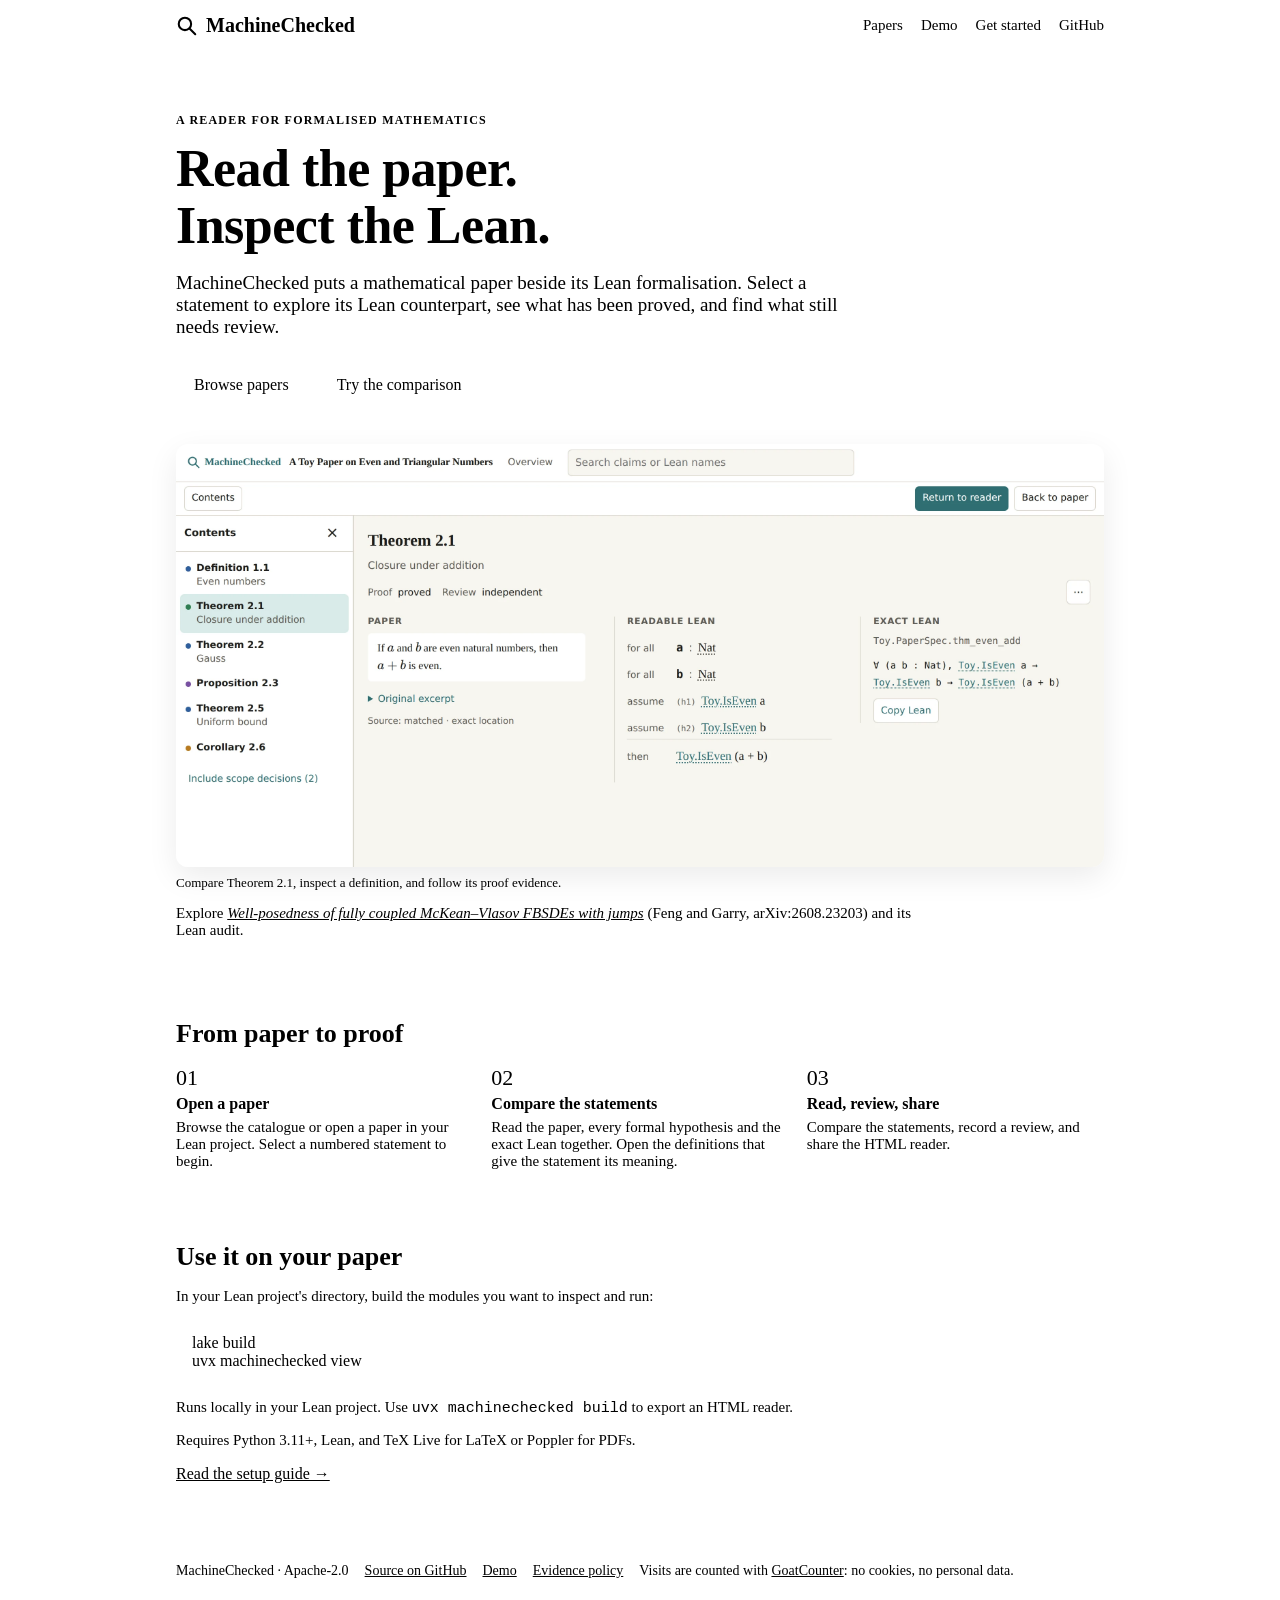
==== commit 24d960b1: "Count visits with GoatCounter, from a copy of its script the site serves Every page sends its visit " ====
--- a/site/index.html
+++ b/site/index.html
@@ -55,6 +55,7 @@
     .hero { padding: 32px 0 24px; }
   }
 </style>
+<script data-goatcounter="https://machinechecked.goatcounter.com/count" async src="/assets/goatcounter-count.v5.js"></script>
 </head>
 <body>
 <div class="wrap">
@@ -121,6 +122,7 @@
     <a href="https://github.com/cgarryZA/MachineChecked">Source on GitHub</a>
     <a href="demo/">Demo</a>
     <a href="https://github.com/cgarryZA/MachineChecked/blob/main/docs/EVIDENCE_POLICY.md">Evidence policy</a>
+    <span>Visits are counted with <a href="https://www.goatcounter.com/help/privacy">GoatCounter</a>: no cookies, no personal data.</span>
   </footer>
 </div>
 </body>
